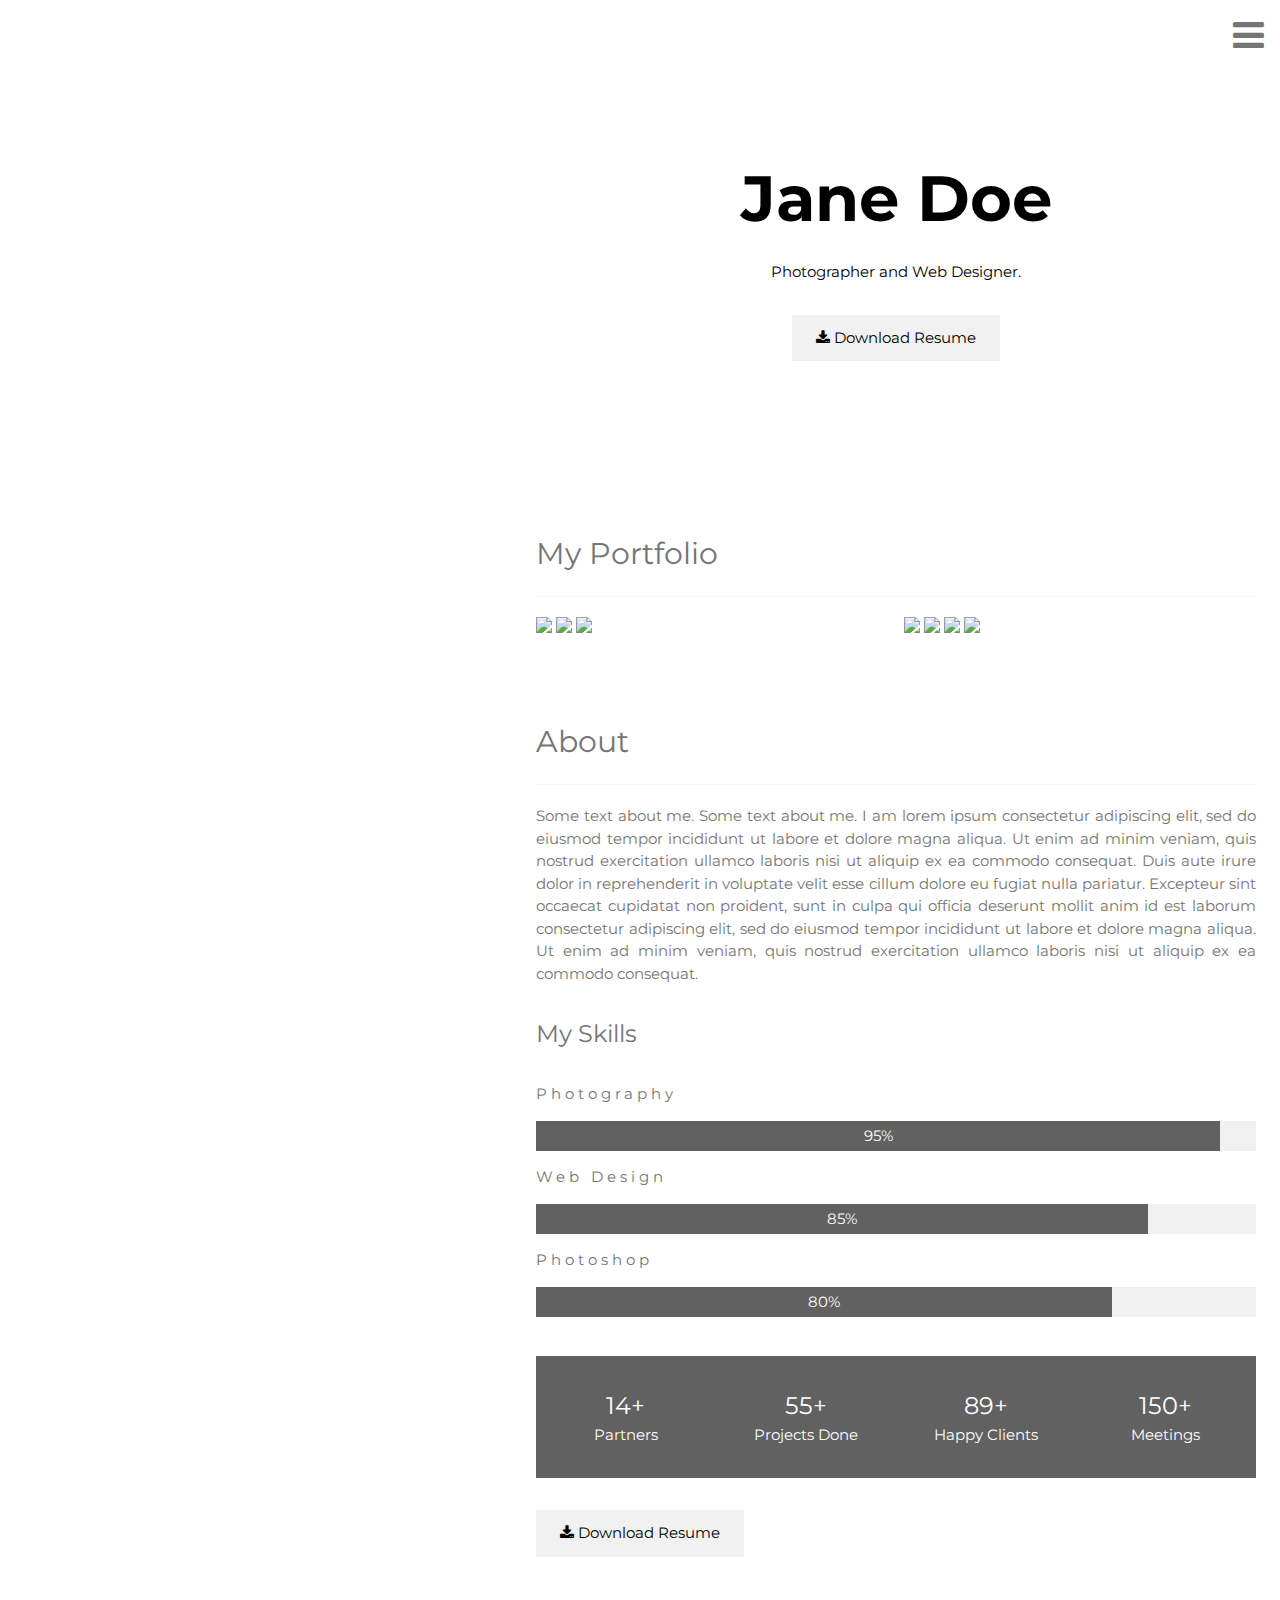
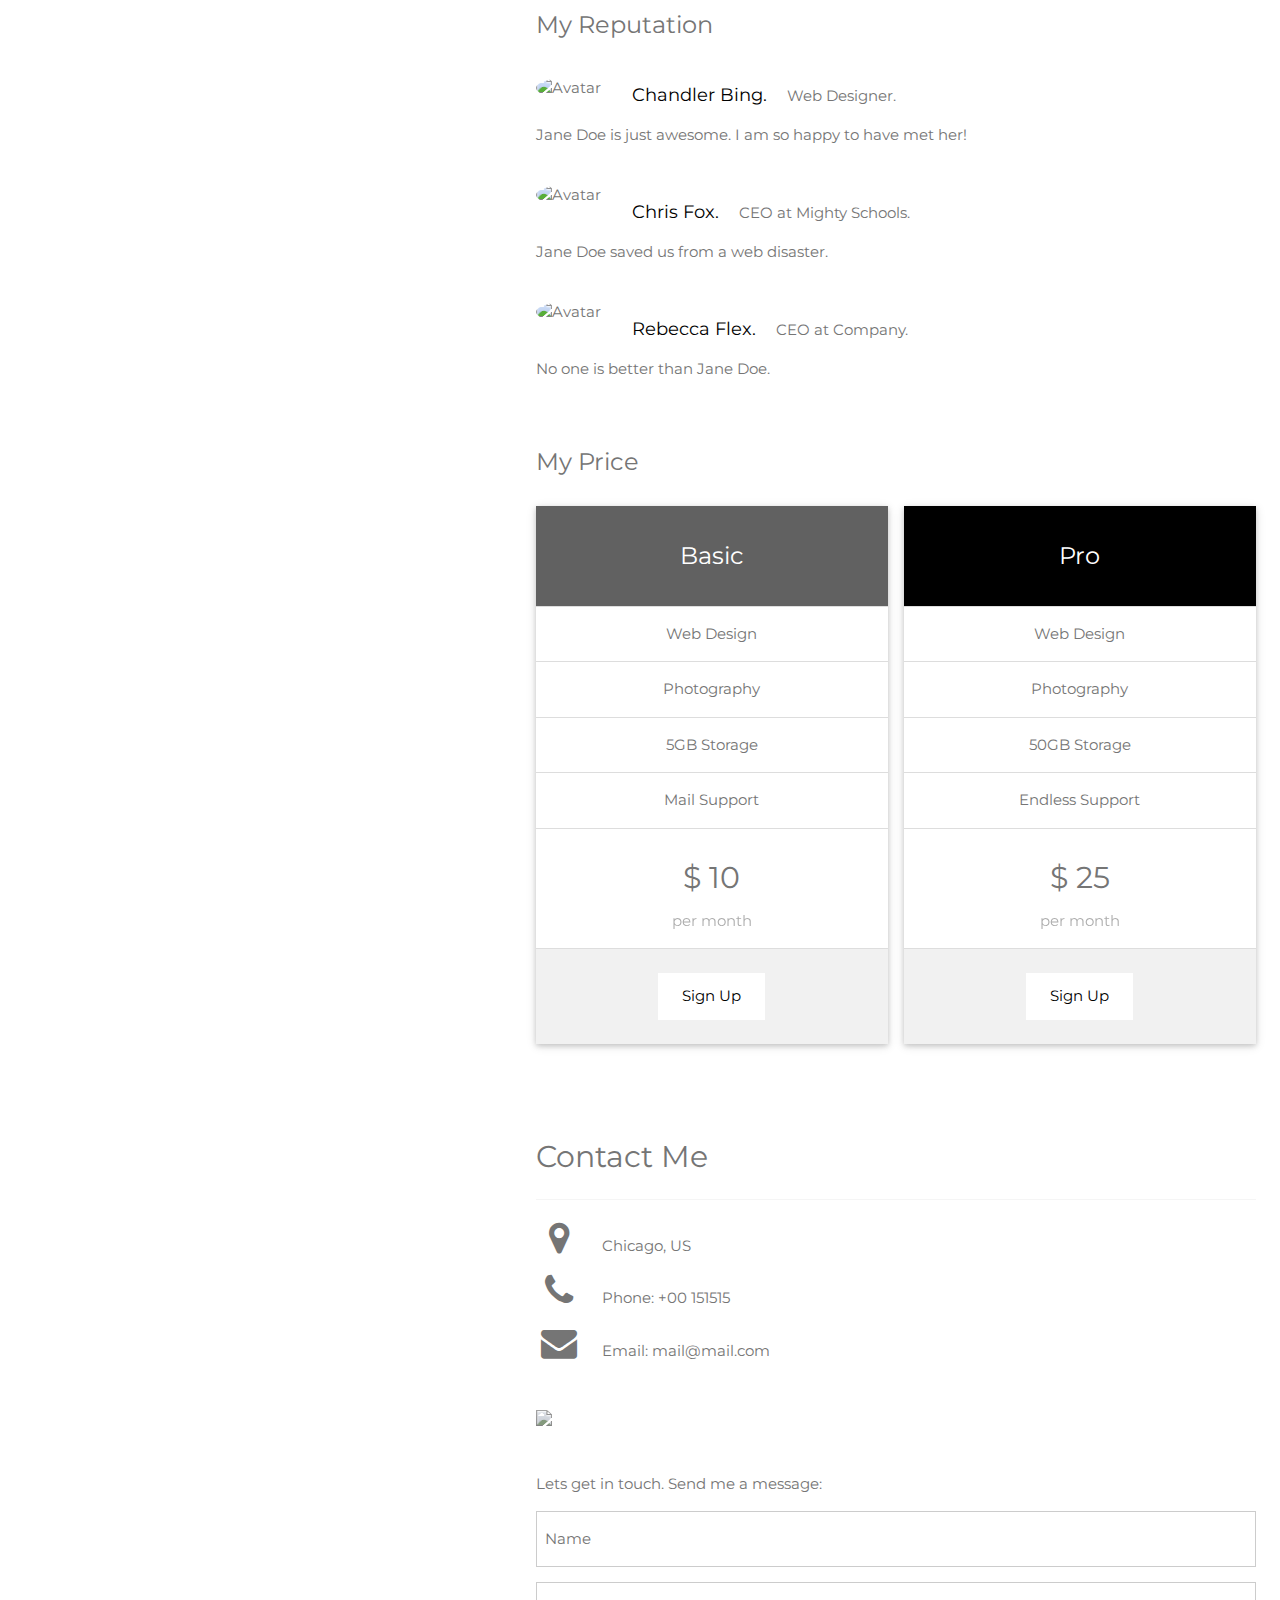
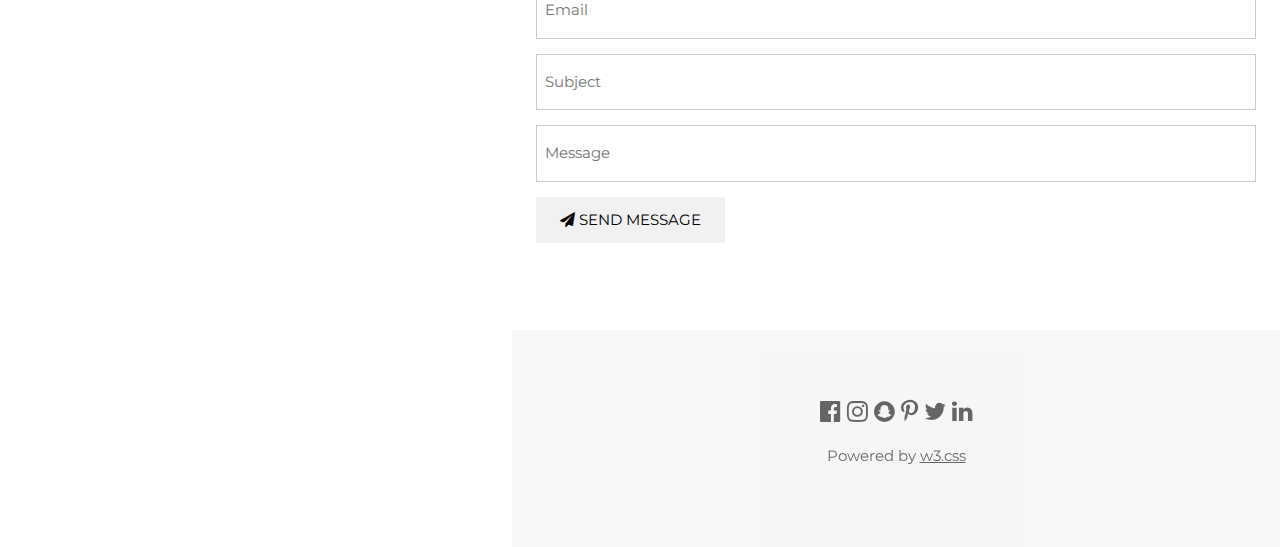
==== index.html @ ed55a00b "saved two files" ====
<!DOCTYPE html>
<html>
<title>W3.CSS Template</title>
<meta charset="UTF-8">
<meta name="viewport" content="width=device-width, initial-scale=1">
<link rel="stylesheet" href="https://www.w3schools.com/w3css/4/w3.css">
<link rel="stylesheet" href="https://fonts.googleapis.com/css?family=Montserrat">
<link rel="stylesheet" href="https://cdnjs.cloudflare.com/ajax/libs/font-awesome/4.7.0/css/font-awesome.min.css">
<style>
body, h1,h2,h3,h4,h5,h6 {font-family: "Montserrat", sans-serif}
.w3-row-padding img {margin-bottom: 12px}
.bgimg {
    background-position: center;
    background-repeat: no-repeat;
    background-size: cover;
    background-image: url('/w3images/profile_girl.jpg');
    min-height: 100%;
}
</style>
<body>

<!-- Sidebar with image -->
<nav class="w3-sidebar w3-hide-medium w3-hide-small" style="width:40%">
  <div class="bgimg"></div>
</nav>

<!-- Hidden Sidebar (reveals when clicked on menu icon)-->
<nav class="w3-sidebar w3-black w3-animate-right w3-xxlarge" style="display:none;padding-top:150px;right:0;z-index:2" id="mySidebar">
  <a href="javascript:void(0)" onclick="closeNav()" class="w3-button w3-black w3-xxxlarge w3-display-topright" style="padding:0 12px;">
    <i class="fa fa-remove"></i>
  </a>
  <div class="w3-bar-block w3-center">
    <a href="#" class="w3-bar-item w3-button w3-text-grey w3-hover-black" onclick="closeNav()">Home</a>
    <a href="#portfolio" class="w3-bar-item w3-button w3-text-grey w3-hover-black" onclick="closeNav()">Portfolio</a>
    <a href="#about" class="w3-bar-item w3-button w3-text-grey w3-hover-black" onclick="closeNav()">About</a>
    <a href="#contact" class="w3-bar-item w3-button w3-text-grey w3-hover-black" onclick="closeNav()">Contact</a>
  </div>
</nav>

<!-- Page Content -->
<div class="w3-main w3-padding-large" style="margin-left:40%">

  <!-- Menu icon to open sidebar -->
  <span class="w3-button w3-top w3-white w3-xxlarge w3-text-grey w3-hover-text-black" style="width:auto;right:0;" onclick="openNav()"><i class="fa fa-bars"></i></span>

  <!-- Header -->
  <header class="w3-container w3-center" style="padding:128px 16px" id="home">
    <h1 class="w3-jumbo"><b>Jane Doe</b></h1>
    <p>Photographer and Web Designer.</p>
    <img src="/w3images/profile_girl.jpg" class="w3-image w3-hide-large w3-hide-small w3-round" style="display:block;width:60%;margin:auto;">
    <img src="/w3images/profile_girl.jpg" class="w3-image w3-hide-large w3-hide-medium w3-round" width="1000" height="1333">
    <button class="w3-button w3-light-grey w3-padding-large w3-margin-top">
      <i class="fa fa-download"></i> Download Resume
    </button>
  </header>

  <!-- Portfolio Section -->
  <div class="w3-padding-32 w3-content" id="portfolio">
    <h2 class="w3-text-grey">My Portfolio</h2>
    <hr class="w3-opacity">

    <!-- Grid for photos -->
    <div class="w3-row-padding" style="margin:0 -16px">
      <div class="w3-half">
        <img src="/w3images/wedding.jpg" style="width:100%">
        <img src="/w3images/rocks.jpg" style="width:100%">
        <img src="/w3images/sailboat.jpg" style="width:100%">
      </div>

      <div class="w3-half">
        <img src="/w3images/underwater.jpg" style="width:100%">
        <img src="/w3images/chef.jpg" style="width:100%">
        <img src="/w3images/wedding.jpg" style="width:100%">
        <img src="/w3images/p6.jpg" style="width:100%">
      </div>
    <!-- End photo grid -->
    </div>
  <!-- End Portfolio Section -->
  </div>

  <!-- About Section -->
  <div class="w3-content w3-justify w3-text-grey w3-padding-32" id="about">
    <h2>About</h2>
    <hr class="w3-opacity">
    <p>Some text about me. Some text about me. I am lorem ipsum consectetur adipiscing elit, sed do eiusmod tempor incididunt ut labore et dolore magna aliqua. Ut enim ad minim veniam, quis nostrud exercitation ullamco laboris nisi ut aliquip ex ea commodo
      consequat. Duis aute irure dolor in reprehenderit in voluptate velit esse cillum dolore eu fugiat nulla pariatur. Excepteur sint occaecat cupidatat non proident, sunt in culpa qui officia deserunt mollit anim id est laborum consectetur adipiscing
      elit, sed do eiusmod tempor incididunt ut labore et dolore magna aliqua. Ut enim ad minim veniam, quis nostrud exercitation ullamco laboris nisi ut aliquip ex ea commodo consequat.
    </p>
    <h3 class="w3-padding-16">My Skills</h3>
    <p class="w3-wide">Photography</p>
    <div class="w3-light-grey">
      <div class="w3-container w3-center w3-padding-small w3-dark-grey" style="width:95%">95%</div>
    </div>
    <p class="w3-wide">Web Design</p>
    <div class="w3-light-grey">
      <div class="w3-container w3-center w3-padding-small w3-dark-grey" style="width:85%">85%</div>
    </div>
    <p class="w3-wide">Photoshop</p>
    <div class="w3-light-grey">
      <div class="w3-container w3-center w3-padding-small w3-dark-grey" style="width:80%">80%</div>
    </div><br>

    <div class="w3-row w3-center w3-dark-grey w3-padding-16 w3-section">
      <div class="w3-quarter w3-section">
        <span class="w3-xlarge">14+</span><br>
        Partners
      </div>
      <div class="w3-quarter w3-section">
        <span class="w3-xlarge">55+</span><br>
        Projects Done
      </div>
      <div class="w3-quarter w3-section">
        <span class="w3-xlarge">89+</span><br>
        Happy Clients
      </div>
      <div class="w3-quarter w3-section">
        <span class="w3-xlarge">150+</span><br>
        Meetings
      </div>
    </div>

    <button class="w3-button w3-light-grey w3-padding-large w3-section">
      <i class="fa fa-download"></i> Download Resume
    </button>

    <!-- Testimonials -->
    <h3 class="w3-padding-24">My Reputation</h3>
    <img src="/w3images/avatar_smoke.jpg" alt="Avatar" class="w3-left w3-circle w3-margin-right" style="width:80px">
    <p><span class="w3-large w3-text-black w3-margin-right">Chandler Bing.</span> Web Designer.</p>
    <p>Jane Doe is just awesome. I am so happy to have met her!</p><br>

    <img src="/w3images/bandmember.jpg" alt="Avatar" class="w3-left w3-circle w3-margin-right" style="width:80px">
    <p><span class="w3-large w3-text-black w3-margin-right">Chris Fox.</span> CEO at Mighty Schools.</p>
    <p>Jane Doe saved us from a web disaster.</p><br>

    <img src="/w3images/avatar_g2.jpg" alt="Avatar" class="w3-left w3-circle w3-margin-right" style="width:80px">
    <p><span class="w3-large w3-text-black w3-margin-right">Rebecca Flex.</span> CEO at Company.</p>
    <p>No one is better than Jane Doe.</p><br>

    <!-- Grid for pricing tables -->
    <h3 class="w3-padding-16">My Price</h3>
    <div class="w3-row-padding" style="margin:0 -16px">
      <div class="w3-half w3-margin-bottom">
        <ul class="w3-ul w3-center w3-card w3-hover-shadow">
          <li class="w3-dark-grey w3-xlarge w3-padding-32">Basic</li>
          <li class="w3-padding-16">Web Design</li>
          <li class="w3-padding-16">Photography</li>
          <li class="w3-padding-16">5GB Storage</li>
          <li class="w3-padding-16">Mail Support</li>
          <li class="w3-padding-16">
            <h2>$ 10</h2>
            <span class="w3-opacity">per month</span>
          </li>
          <li class="w3-light-grey w3-padding-24">
            <button class="w3-button w3-white w3-padding-large w3-hover-black">Sign Up</button>
          </li>
        </ul>
      </div>

      <div class="w3-half">
        <ul class="w3-ul w3-center w3-card w3-hover-shadow">
          <li class="w3-black w3-xlarge w3-padding-32">Pro</li>
          <li class="w3-padding-16">Web Design</li>
          <li class="w3-padding-16">Photography</li>
          <li class="w3-padding-16">50GB Storage</li>
          <li class="w3-padding-16">Endless Support</li>
          <li class="w3-padding-16">
            <h2>$ 25</h2>
            <span class="w3-opacity">per month</span>
          </li>
          <li class="w3-light-grey w3-padding-24">
            <button class="w3-button w3-white w3-padding-large w3-hover-black">Sign Up</button>
          </li>
        </ul>
      </div>
    <!-- End Grid/Pricing tables -->
    </div>

  <!-- End About Section -->
  </div>

  <!-- Contact Section -->
  <div class="w3-padding-32 w3-content w3-text-grey" id="contact" style="margin-bottom:64px">
    <h2>Contact Me</h2>
    <hr class="w3-opacity">

    <div class="w3-section">
      <p><i class="fa fa-map-marker fa-fw w3-xxlarge w3-margin-right"></i> Chicago, US</p>
      <p><i class="fa fa-phone fa-fw w3-xxlarge w3-margin-right"></i> Phone: +00 151515</p>
      <p><i class="fa fa-envelope fa-fw w3-xxlarge w3-margin-right"> </i> Email: mail@mail.com</p>
    </div>

    <!-- Image of location/map -->
    <img src="/w3images/map.jpg" class="w3-image w3-greyscale" style="width:100%;margin:32px 0">

    <p>Lets get in touch. Send me a message:</p>
    <form action="/action_page.php" target="_blank">
      <p><input class="w3-input w3-padding-16 w3-border" type="text" placeholder="Name" required name="Name"></p>
      <p><input class="w3-input w3-padding-16 w3-border" type="text" placeholder="Email" required name="Email"></p>
      <p><input class="w3-input w3-padding-16 w3-border" type="text" placeholder="Subject" required name="Subject"></p>
      <p><input class="w3-input w3-padding-16 w3-border" type="text" placeholder="Message" required name="Message"></p>
      <p>
        <button class="w3-button w3-light-grey w3-padding-large" type="submit">
          <i class="fa fa-paper-plane"></i> SEND MESSAGE
        </button>
      </p>
    </form>
  <!-- End Contact Section -->
  </div>

  <!-- Footer -->
  <footer class="w3-container w3-padding-64 w3-light-grey w3-center w3-opacity w3-xlarge" style="margin:-24px">
    <i class="fa fa-facebook-official w3-hover-opacity"></i>
    <i class="fa fa-instagram w3-hover-opacity"></i>
    <i class="fa fa-snapchat w3-hover-opacity"></i>
    <i class="fa fa-pinterest-p w3-hover-opacity"></i>
    <i class="fa fa-twitter w3-hover-opacity"></i>
    <i class="fa fa-linkedin w3-hover-opacity"></i>
    <p class="w3-medium">Powered by <a href="https://www.w3schools.com/w3css/default.asp" target="_blank" class="w3-hover-text-green">w3.css</a></p>
  <!-- End footer -->
  </footer>

<!-- END PAGE CONTENT -->
</div>

<script>
// Open and close sidebar
function openNav() {
    document.getElementById("mySidebar").style.width = "60%";
    document.getElementById("mySidebar").style.display = "block";
}

function closeNav() {
    document.getElementById("mySidebar").style.display = "none";
}
</script>

</body>
</html>
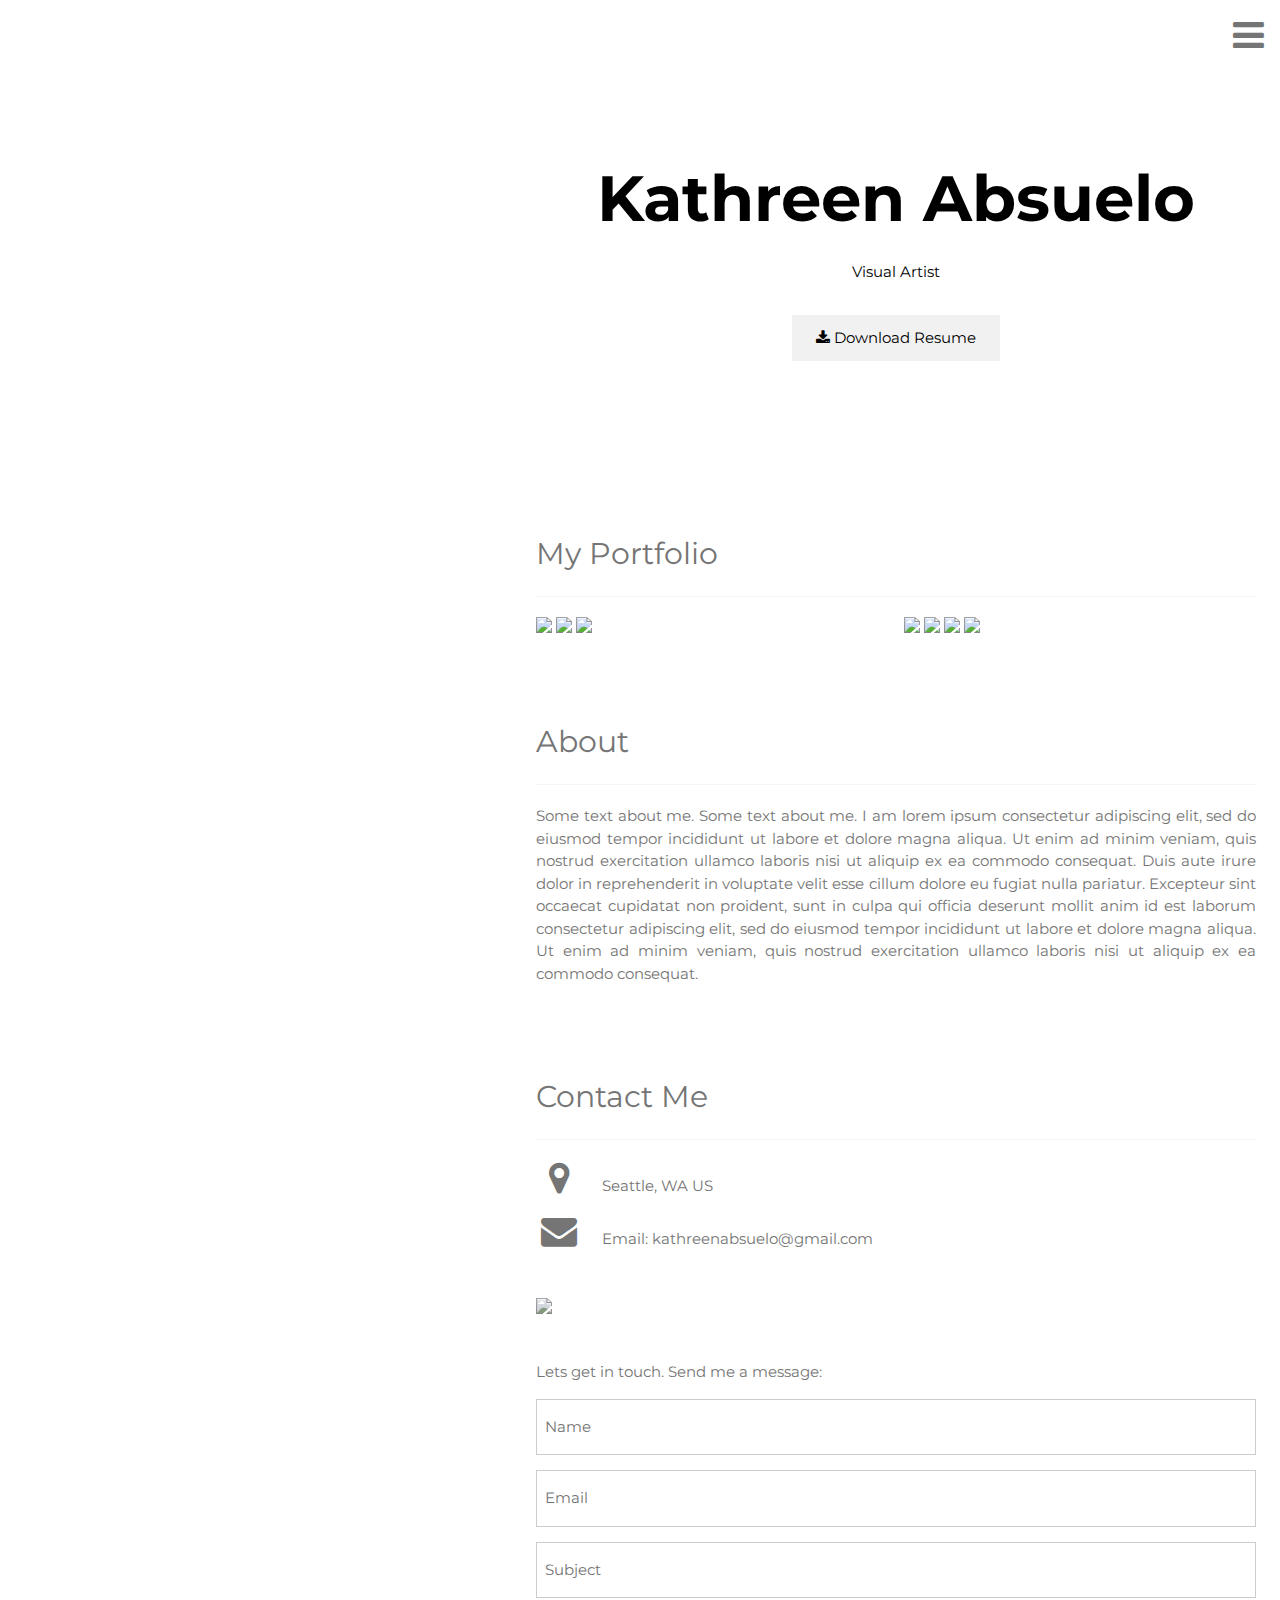
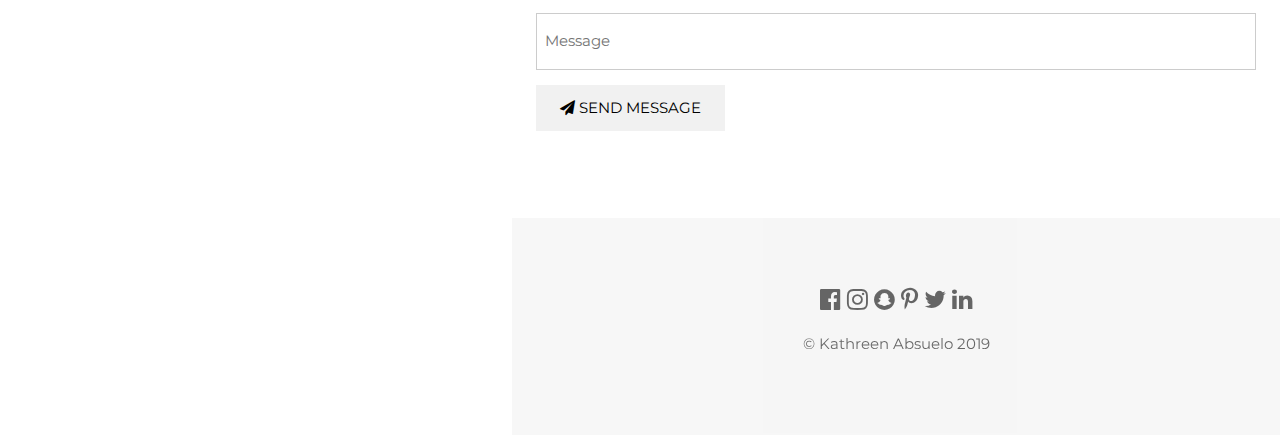
==== commit 58555d4b: "personalized some content" ====
--- a/index.html
+++ b/index.html
@@ -45,8 +45,8 @@
 
   <!-- Header -->
   <header class="w3-container w3-center" style="padding:128px 16px" id="home">
-    <h1 class="w3-jumbo"><b>Jane Doe</b></h1>
-    <p>Photographer and Web Designer.</p>
+    <h1 class="w3-jumbo"><b>Kathreen Absuelo</b></h1>
+    <p>Visual Artist</p>
     <img src="/w3images/profile_girl.jpg" class="w3-image w3-hide-large w3-hide-small w3-round" style="display:block;width:60%;margin:auto;">
     <img src="/w3images/profile_girl.jpg" class="w3-image w3-hide-large w3-hide-medium w3-round" width="1000" height="1333">
     <button class="w3-button w3-light-grey w3-padding-large w3-margin-top">
@@ -86,95 +86,6 @@
       consequat. Duis aute irure dolor in reprehenderit in voluptate velit esse cillum dolore eu fugiat nulla pariatur. Excepteur sint occaecat cupidatat non proident, sunt in culpa qui officia deserunt mollit anim id est laborum consectetur adipiscing
       elit, sed do eiusmod tempor incididunt ut labore et dolore magna aliqua. Ut enim ad minim veniam, quis nostrud exercitation ullamco laboris nisi ut aliquip ex ea commodo consequat.
     </p>
-    <h3 class="w3-padding-16">My Skills</h3>
-    <p class="w3-wide">Photography</p>
-    <div class="w3-light-grey">
-      <div class="w3-container w3-center w3-padding-small w3-dark-grey" style="width:95%">95%</div>
-    </div>
-    <p class="w3-wide">Web Design</p>
-    <div class="w3-light-grey">
-      <div class="w3-container w3-center w3-padding-small w3-dark-grey" style="width:85%">85%</div>
-    </div>
-    <p class="w3-wide">Photoshop</p>
-    <div class="w3-light-grey">
-      <div class="w3-container w3-center w3-padding-small w3-dark-grey" style="width:80%">80%</div>
-    </div><br>
-
-    <div class="w3-row w3-center w3-dark-grey w3-padding-16 w3-section">
-      <div class="w3-quarter w3-section">
-        <span class="w3-xlarge">14+</span><br>
-        Partners
-      </div>
-      <div class="w3-quarter w3-section">
-        <span class="w3-xlarge">55+</span><br>
-        Projects Done
-      </div>
-      <div class="w3-quarter w3-section">
-        <span class="w3-xlarge">89+</span><br>
-        Happy Clients
-      </div>
-      <div class="w3-quarter w3-section">
-        <span class="w3-xlarge">150+</span><br>
-        Meetings
-      </div>
-    </div>
-
-    <button class="w3-button w3-light-grey w3-padding-large w3-section">
-      <i class="fa fa-download"></i> Download Resume
-    </button>
-
-    <!-- Testimonials -->
-    <h3 class="w3-padding-24">My Reputation</h3>
-    <img src="/w3images/avatar_smoke.jpg" alt="Avatar" class="w3-left w3-circle w3-margin-right" style="width:80px">
-    <p><span class="w3-large w3-text-black w3-margin-right">Chandler Bing.</span> Web Designer.</p>
-    <p>Jane Doe is just awesome. I am so happy to have met her!</p><br>
-
-    <img src="/w3images/bandmember.jpg" alt="Avatar" class="w3-left w3-circle w3-margin-right" style="width:80px">
-    <p><span class="w3-large w3-text-black w3-margin-right">Chris Fox.</span> CEO at Mighty Schools.</p>
-    <p>Jane Doe saved us from a web disaster.</p><br>
-
-    <img src="/w3images/avatar_g2.jpg" alt="Avatar" class="w3-left w3-circle w3-margin-right" style="width:80px">
-    <p><span class="w3-large w3-text-black w3-margin-right">Rebecca Flex.</span> CEO at Company.</p>
-    <p>No one is better than Jane Doe.</p><br>
-
-    <!-- Grid for pricing tables -->
-    <h3 class="w3-padding-16">My Price</h3>
-    <div class="w3-row-padding" style="margin:0 -16px">
-      <div class="w3-half w3-margin-bottom">
-        <ul class="w3-ul w3-center w3-card w3-hover-shadow">
-          <li class="w3-dark-grey w3-xlarge w3-padding-32">Basic</li>
-          <li class="w3-padding-16">Web Design</li>
-          <li class="w3-padding-16">Photography</li>
-          <li class="w3-padding-16">5GB Storage</li>
-          <li class="w3-padding-16">Mail Support</li>
-          <li class="w3-padding-16">
-            <h2>$ 10</h2>
-            <span class="w3-opacity">per month</span>
-          </li>
-          <li class="w3-light-grey w3-padding-24">
-            <button class="w3-button w3-white w3-padding-large w3-hover-black">Sign Up</button>
-          </li>
-        </ul>
-      </div>
-
-      <div class="w3-half">
-        <ul class="w3-ul w3-center w3-card w3-hover-shadow">
-          <li class="w3-black w3-xlarge w3-padding-32">Pro</li>
-          <li class="w3-padding-16">Web Design</li>
-          <li class="w3-padding-16">Photography</li>
-          <li class="w3-padding-16">50GB Storage</li>
-          <li class="w3-padding-16">Endless Support</li>
-          <li class="w3-padding-16">
-            <h2>$ 25</h2>
-            <span class="w3-opacity">per month</span>
-          </li>
-          <li class="w3-light-grey w3-padding-24">
-            <button class="w3-button w3-white w3-padding-large w3-hover-black">Sign Up</button>
-          </li>
-        </ul>
-      </div>
-    <!-- End Grid/Pricing tables -->
-    </div>
 
   <!-- End About Section -->
   </div>
@@ -185,9 +96,9 @@
     <hr class="w3-opacity">
 
     <div class="w3-section">
-      <p><i class="fa fa-map-marker fa-fw w3-xxlarge w3-margin-right"></i> Chicago, US</p>
-      <p><i class="fa fa-phone fa-fw w3-xxlarge w3-margin-right"></i> Phone: +00 151515</p>
-      <p><i class="fa fa-envelope fa-fw w3-xxlarge w3-margin-right"> </i> Email: mail@mail.com</p>
+      <p><i class="fa fa-map-marker fa-fw w3-xxlarge w3-margin-right"></i> Seattle, WA US</p>
+      <!-- <p><i class="fa fa-phone fa-fw w3-xxlarge w3-margin-right"></i> Phone: +00 151515</p> -->
+      <p><i class="fa fa-envelope fa-fw w3-xxlarge w3-margin-right"> </i> Email: kathreenabsuelo@gmail.com</p>
     </div>
 
     <!-- Image of location/map -->
@@ -216,7 +127,7 @@
     <i class="fa fa-pinterest-p w3-hover-opacity"></i>
     <i class="fa fa-twitter w3-hover-opacity"></i>
     <i class="fa fa-linkedin w3-hover-opacity"></i>
-    <p class="w3-medium">Powered by <a href="https://www.w3schools.com/w3css/default.asp" target="_blank" class="w3-hover-text-green">w3.css</a></p>
+    <p class="w3-medium">© Kathreen Absuelo 2019</a></p>
   <!-- End footer -->
   </footer>
 
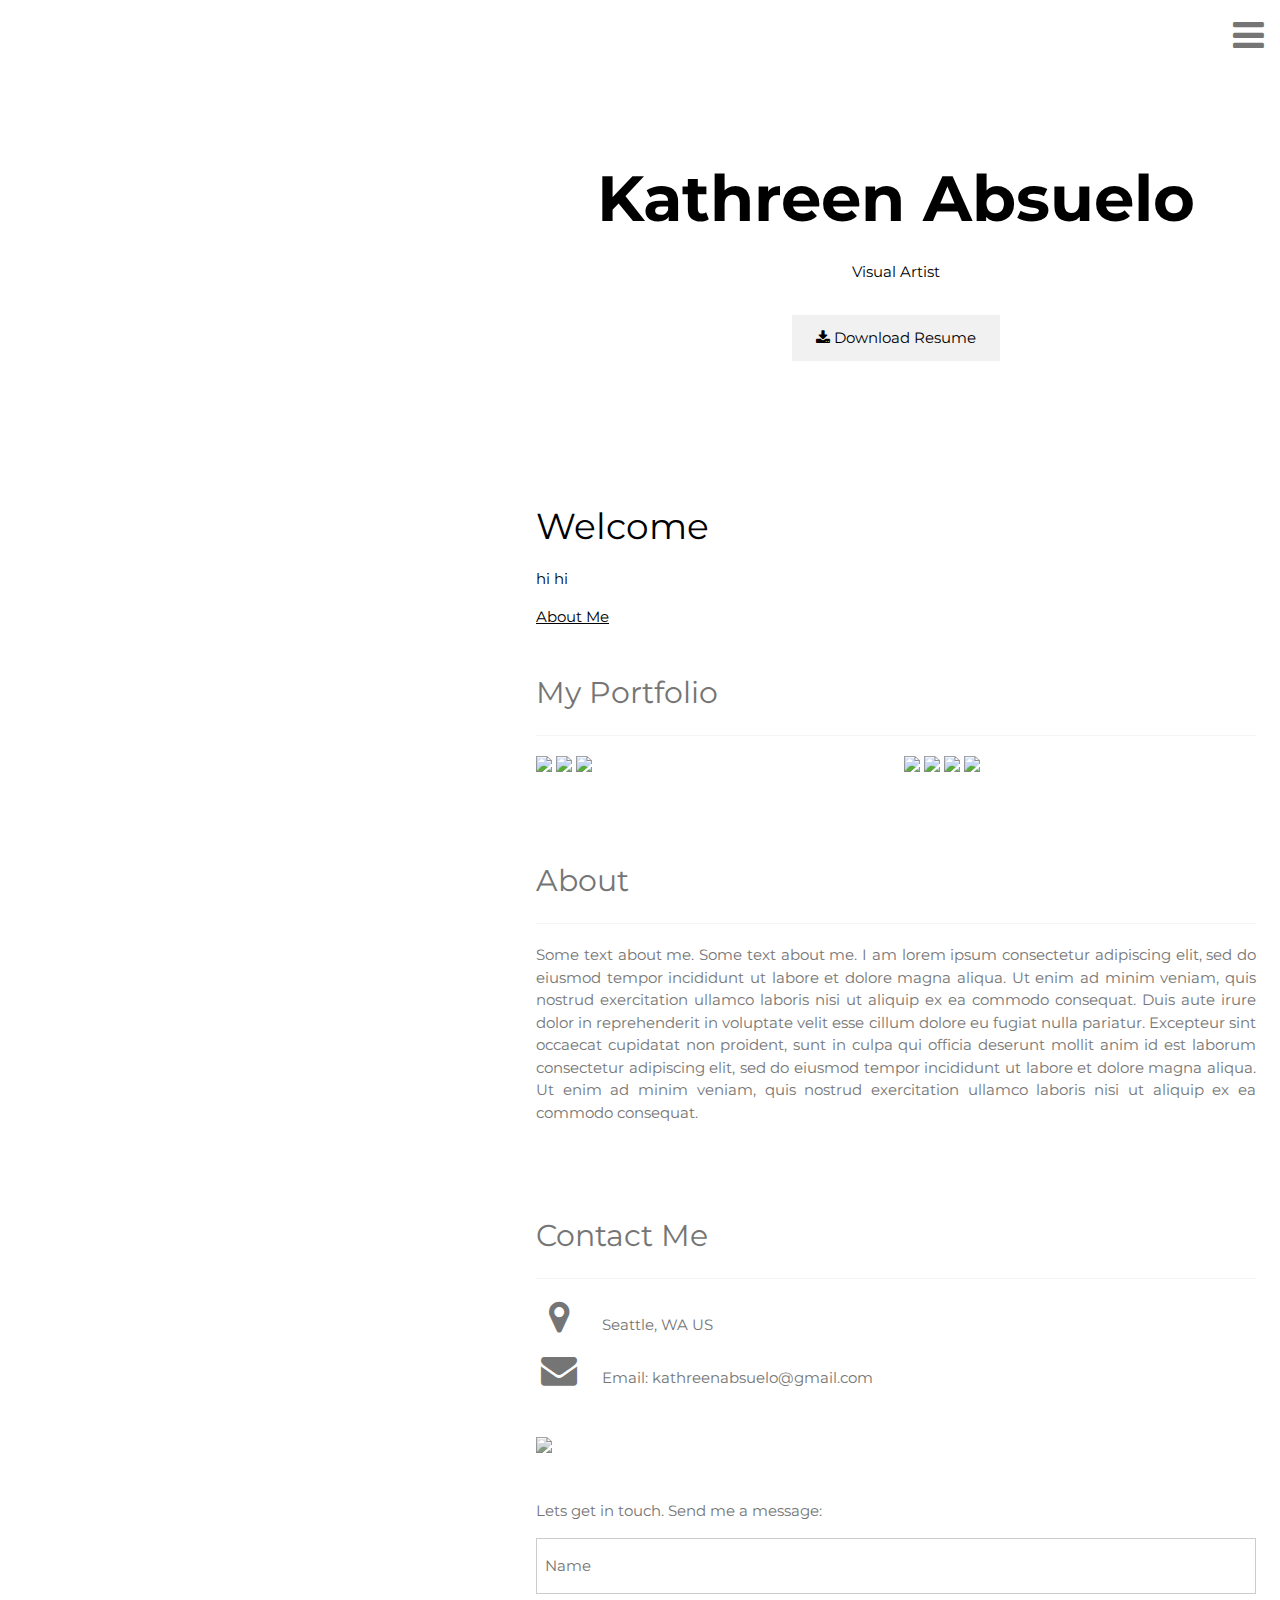
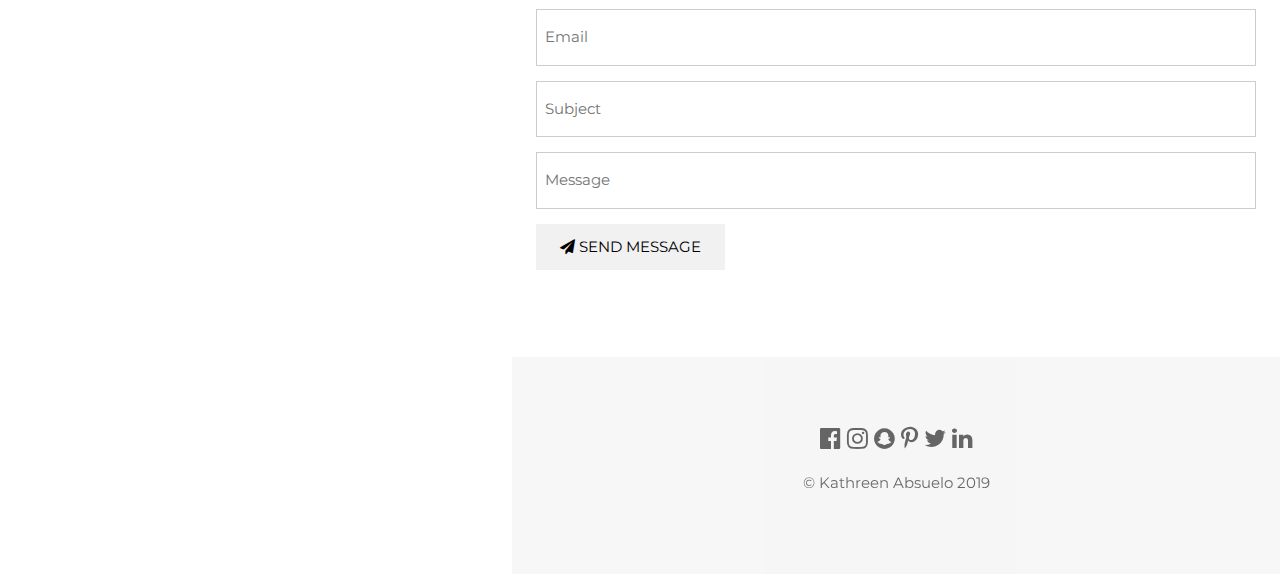
==== commit 8626c1ad: "created a new page called About Me" ====
--- a/index.html
+++ b/index.html
@@ -53,6 +53,13 @@
       <i class="fa fa-download"></i> Download Resume
     </button>
   </header>
+
+  <!-- Page Two Testing -->
+  <body>
+        <h1> Welcome </h1>
+        <p> hi hi </p>
+        <a href="pages/aboutme.html" target="_self">About Me</a>
+      </body>
 
   <!-- Portfolio Section -->
   <div class="w3-padding-32 w3-content" id="portfolio">
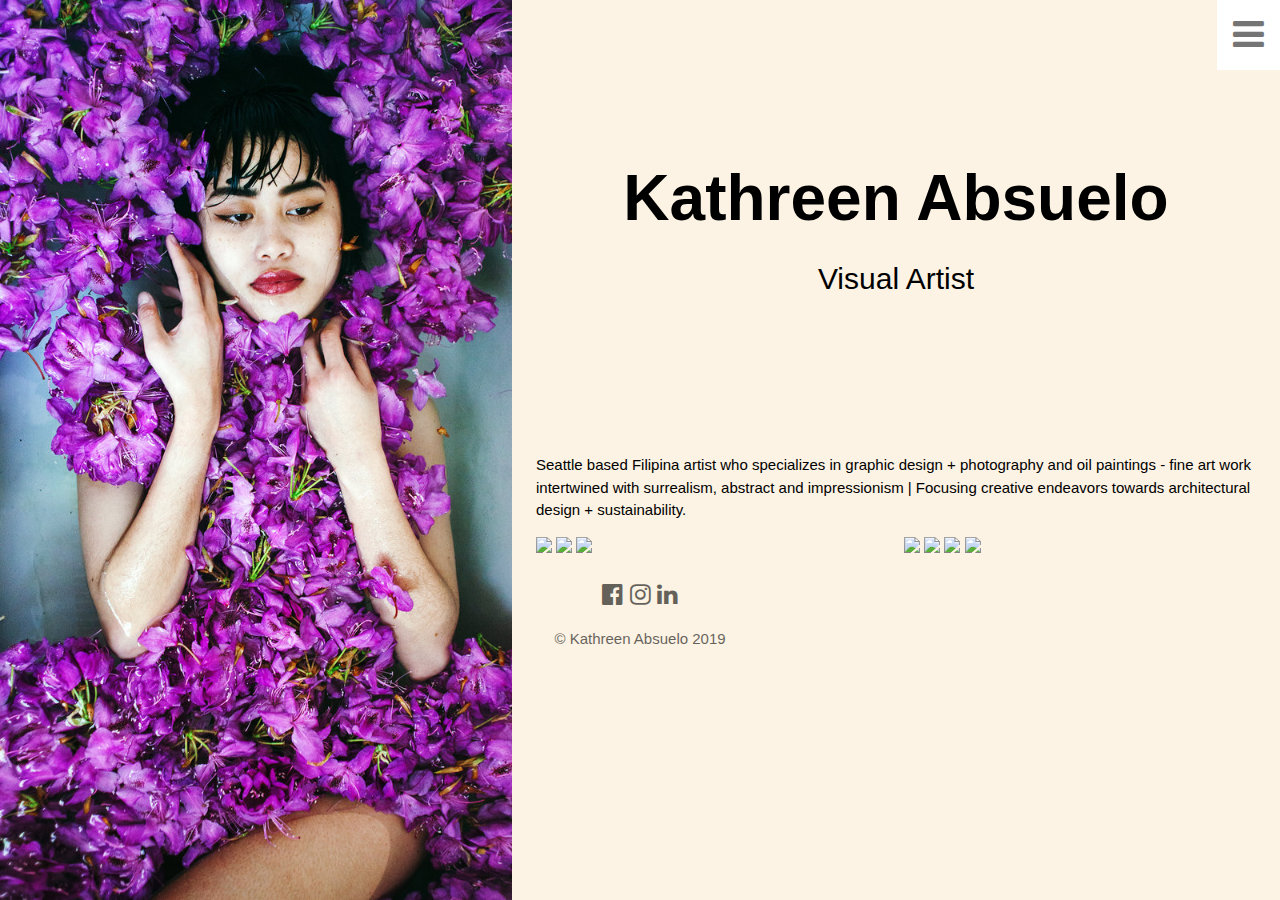
==== commit bd407740: "Very productive day" ====
--- a/index.html
+++ b/index.html
@@ -1,21 +1,17 @@
 <!DOCTYPE html>
 <html>
-<title>W3.CSS Template</title>
-<meta charset="UTF-8">
-<meta name="viewport" content="width=device-width, initial-scale=1">
-<link rel="stylesheet" href="https://www.w3schools.com/w3css/4/w3.css">
-<link rel="stylesheet" href="https://fonts.googleapis.com/css?family=Montserrat">
-<link rel="stylesheet" href="https://cdnjs.cloudflare.com/ajax/libs/font-awesome/4.7.0/css/font-awesome.min.css">
+<head>
+  <title>First Template</title>
+  <meta charset="UTF-8">
+  <meta name="viewport" content="width=device-width, initial-scale=1">
+  <link rel="stylesheet" href="https://www.w3schools.com/w3css/4/w3.css">
+    <link rel="stylesheet" href="style/style.css">
+  <link rel="stylesheet" href="https://fonts.googleapis.com/css?family=Montserrat">
+  <link rel="stylesheet" href="https://cdnjs.cloudflare.com/ajax/libs/font-awesome/4.7.0/css/font-awesome.min.css">
+    <link rel="stylesheet" href="style/style.css">
+</head>
 <style>
-body, h1,h2,h3,h4,h5,h6 {font-family: "Montserrat", sans-serif}
-.w3-row-padding img {margin-bottom: 12px}
-.bgimg {
-    background-position: center;
-    background-repeat: no-repeat;
-    background-size: cover;
-    background-image: url('/w3images/profile_girl.jpg');
-    min-height: 100%;
-}
+A {text-decoration: none;}
 </style>
 <body>
 
@@ -25,15 +21,16 @@
 </nav>
 
 <!-- Hidden Sidebar (reveals when clicked on menu icon)-->
-<nav class="w3-sidebar w3-black w3-animate-right w3-xxlarge" style="display:none;padding-top:150px;right:0;z-index:2" id="mySidebar">
-  <a href="javascript:void(0)" onclick="closeNav()" class="w3-button w3-black w3-xxxlarge w3-display-topright" style="padding:0 12px;">
+<nav class="w3-sidebar w3-white w3-animate-right w3-xxlarge" style="display:none;padding-top:150px;right:0;z-index:2" id="mySidebar">
+  <a href="javascript:void(0)" onclick="closeNav()" class="w3-button w3-white w3-xxxlarge w3-display-topright" style="padding:0 12px;">
     <i class="fa fa-remove"></i>
   </a>
   <div class="w3-bar-block w3-center">
-    <a href="#" class="w3-bar-item w3-button w3-text-grey w3-hover-black" onclick="closeNav()">Home</a>
-    <a href="#portfolio" class="w3-bar-item w3-button w3-text-grey w3-hover-black" onclick="closeNav()">Portfolio</a>
-    <a href="#about" class="w3-bar-item w3-button w3-text-grey w3-hover-black" onclick="closeNav()">About</a>
-    <a href="#contact" class="w3-bar-item w3-button w3-text-grey w3-hover-black" onclick="closeNav()">Contact</a>
+    <a href="#" class="w3-bar-item w3-button w3-text-grey w3-hover-white" onclick="closeNav()">Home</a>
+    <a href="pages/aboutme.html" class="w3-bar-item w3-button w3-text-grey w3-hover-white" onclick="closeNav()">About</a>
+    <a href="pages/portfolio.html" class="w3-bar-item w3-button w3-text-grey w3-hover-white" onclick="closeNav()">Portfolio</a>
+    <a href="pages/exhibitions.html" class="w3-bar-item w3-button w3-text-grey w3-hover-white" onclick="closeNav()">Exhibitions</a>
+    <a href="pages/contact.html" class="w3-bar-item w3-button w3-text-grey w3-hover-white" onclick="closeNav()">Contact</a>
   </div>
 </nav>
 
@@ -46,39 +43,54 @@
   <!-- Header -->
   <header class="w3-container w3-center" style="padding:128px 16px" id="home">
     <h1 class="w3-jumbo"><b>Kathreen Absuelo</b></h1>
-    <p>Visual Artist</p>
-    <img src="/w3images/profile_girl.jpg" class="w3-image w3-hide-large w3-hide-small w3-round" style="display:block;width:60%;margin:auto;">
-    <img src="/w3images/profile_girl.jpg" class="w3-image w3-hide-large w3-hide-medium w3-round" width="1000" height="1333">
-    <button class="w3-button w3-light-grey w3-padding-large w3-margin-top">
-      <i class="fa fa-download"></i> Download Resume
-    </button>
-  </header>
+    <h2>Visual Artist</h2>
 
+<!-- <div class="design-element element-size-box user-selectable-element clickable-element has-popup video-player is-section-child" id="id1532212513594" data-element-id="id1532212513594" style="center: 50%; top: 37px; margin-center:px; 0z-index: 7;">
+<div class="element-main-box design-element-main-box user-selectable-element clickable-element has-popup video-player" data-element-id="id1532212513594" style="z-index: 7;">
+  <div class="element-background-layer element-border-target design-element-background-layer user-selectable-element clickable-element has-popup video-player" data-element-id="id1532212513594">
+  </div><div class="element-background-image design-element-background-image state-displayed image-box-new optimize-speed state-image-loaded">
+  <div class="image-box-image-wrapper horizontal-center vertical-center stretchedToFill non-tile-layout use-image-element" style="width: 960px; height: 478px;">
+    <div class="image-box-background-image" style="background-image: url(&quot;https://i.ytimg.com/vi/SNt8syFGD6U/maxresdefault.jpg&quot;);"></div><img class="image-box-image-new" src="https://i.ytimg.com/vi/SNt8syFGD6U/maxresdefault.jpg" width="960" height="720" style="width: 960px; height: 720px; margin-top: -121px; margin-left: 0px;">
+</div>
+</div>
+<div class="element-border-box element-border-target element-padding-box design-element-border-box user-selectable-element clickable-element has-popup video-player" data-element-id="id1532212513594" style="border-color: rgb(255, 255, 255); border-style: solid;">
+  <div class="element-content-box design-element-content-box user-selectable-element clickable-element has-popup video-player" data-element-id="id1532212513594">
+  <div class="content-container content-container-type element-size-box element-size-target user-selectable-element clickable-element has-popup video-player" data-element-id="id1532212513594" style="width: 960px; min-height: 477px;"><div class="video-icon-holder content-centered absolute-fill vertically-center-children state-displayed">
+    <span><span class="icon-holder block">
+      <span class="icon image-sprite-video-play-button inline-block">
+      </span></span></span>
+    </div>
+    <div class="video-player-holder absolute-fill element-content state-hidden">
+    </div></div></div></div></div></div> -->
+    </header>
+  <!-- Body Description? -->
+  <p>Seattle based Filipina artist who specializes in graphic design + photography and oil paintings - fine art work intertwined with surrealism, abstract and impressionism | Focusing creative endeavors towards architectural design + sustainability.
+  </p>
   <!-- Page Two Testing -->
   <body>
-        <h1> Welcome </h1>
-        <p> hi hi </p>
-        <a href="pages/aboutme.html" target="_self">About Me</a>
+        <!-- <h1> Welcome </h1>
+        <p> hi hi </p> -->
+        <!-- <a href="pages/aboutme.html" target="_self">About Me</a> -->
       </body>
 
   <!-- Portfolio Section -->
-  <div class="w3-padding-32 w3-content" id="portfolio">
+  <!-- <div class="w3-padding-32 w3-content" id="portfolio">
     <h2 class="w3-text-grey">My Portfolio</h2>
-    <hr class="w3-opacity">
+    <hr class="w3-opacity"> -->
 
     <!-- Grid for photos -->
     <div class="w3-row-padding" style="margin:0 -16px">
       <div class="w3-half">
-        <img src="/w3images/wedding.jpg" style="width:100%">
-        <img src="/w3images/rocks.jpg" style="width:100%">
-        <img src="/w3images/sailboat.jpg" style="width:100%">
+        <img src="w3images/wedding.jpg" style="width:100%">
+        <img src="w3images/rocks.jpg" style="width:100%">
+        <img src="w3images/sailboat.jpg" style="width:100%">
       </div>
 
       <div class="w3-half">
-        <img src="/w3images/underwater.jpg" style="width:100%">
-        <img src="/w3images/chef.jpg" style="width:100%">
-        <img src="/w3images/wedding.jpg" style="width:100%">
-        <img src="/w3images/p6.jpg" style="width:100%">
+        <img src="w3images/underwater.jpg" style="width:100%">
+        <img src="w3images/chef.jpg" style="width:100%">
+        <img src="w3images/wedding.jpg" style="width:100%">
+        <img src="w3images/p6.jpg" style="width:100%">
       </div>
     <!-- End photo grid -->
     </div>
@@ -86,59 +98,34 @@
   </div>
 
   <!-- About Section -->
-  <div class="w3-content w3-justify w3-text-grey w3-padding-32" id="about">
+  <!-- <div class="w3-content w3-justify w3-text-grey w3-padding-32" id="about">
     <h2>About</h2>
     <hr class="w3-opacity">
-    <p>Some text about me. Some text about me. I am lorem ipsum consectetur adipiscing elit, sed do eiusmod tempor incididunt ut labore et dolore magna aliqua. Ut enim ad minim veniam, quis nostrud exercitation ullamco laboris nisi ut aliquip ex ea commodo
-      consequat. Duis aute irure dolor in reprehenderit in voluptate velit esse cillum dolore eu fugiat nulla pariatur. Excepteur sint occaecat cupidatat non proident, sunt in culpa qui officia deserunt mollit anim id est laborum consectetur adipiscing
-      elit, sed do eiusmod tempor incididunt ut labore et dolore magna aliqua. Ut enim ad minim veniam, quis nostrud exercitation ullamco laboris nisi ut aliquip ex ea commodo consequat.
-    </p>
+    <p></p> -->
 
   <!-- End About Section -->
   </div>
 
-  <!-- Contact Section -->
-  <div class="w3-padding-32 w3-content w3-text-grey" id="contact" style="margin-bottom:64px">
-    <h2>Contact Me</h2>
-    <hr class="w3-opacity">
-
-    <div class="w3-section">
-      <p><i class="fa fa-map-marker fa-fw w3-xxlarge w3-margin-right"></i> Seattle, WA US</p>
-      <!-- <p><i class="fa fa-phone fa-fw w3-xxlarge w3-margin-right"></i> Phone: +00 151515</p> -->
-      <p><i class="fa fa-envelope fa-fw w3-xxlarge w3-margin-right"> </i> Email: kathreenabsuelo@gmail.com</p>
-    </div>
-
-    <!-- Image of location/map -->
-    <img src="/w3images/map.jpg" class="w3-image w3-greyscale" style="width:100%;margin:32px 0">
-
-    <p>Lets get in touch. Send me a message:</p>
-    <form action="/action_page.php" target="_blank">
-      <p><input class="w3-input w3-padding-16 w3-border" type="text" placeholder="Name" required name="Name"></p>
-      <p><input class="w3-input w3-padding-16 w3-border" type="text" placeholder="Email" required name="Email"></p>
-      <p><input class="w3-input w3-padding-16 w3-border" type="text" placeholder="Subject" required name="Subject"></p>
-      <p><input class="w3-input w3-padding-16 w3-border" type="text" placeholder="Message" required name="Message"></p>
-      <p>
-        <button class="w3-button w3-light-grey w3-padding-large" type="submit">
-          <i class="fa fa-paper-plane"></i> SEND MESSAGE
-        </button>
-      </p>
-    </form>
-  <!-- End Contact Section -->
-  </div>
 
   <!-- Footer -->
-  <footer class="w3-container w3-padding-64 w3-light-grey w3-center w3-opacity w3-xlarge" style="margin:-24px">
-    <i class="fa fa-facebook-official w3-hover-opacity"></i>
-    <i class="fa fa-instagram w3-hover-opacity"></i>
-    <i class="fa fa-snapchat w3-hover-opacity"></i>
-    <i class="fa fa-pinterest-p w3-hover-opacity"></i>
-    <i class="fa fa-twitter w3-hover-opacity"></i>
+  <footer class="w3-container w3-padding-300 w3-none w3-center w3-opacity w3-xlarge" style="margin:0px">
+    <a href="https://www.facebook.com/kathreenabsuelo" target="_blank">
+      <i class="fa fa-facebook-official w3-hover-opacity"></i>
+    </a>
+    <a href="https://www.instagram.com/kathreenabsuelo" target="_blank">
+      <i class="fa fa-instagram w3-hover-opacity"></i>
+    </a>
+    <a href="https://www.linkedin.com/in/kathreenabsuelo"
+    </a>
     <i class="fa fa-linkedin w3-hover-opacity"></i>
     <p class="w3-medium">© Kathreen Absuelo 2019</a></p>
   <!-- End footer -->
+
   </footer>
 
 <!-- END PAGE CONTENT -->
+
+
 </div>
 
 <script>
--- a/style/style.css
+++ b/style/style.css
@@ -0,0 +1,12 @@
+body, h1,h2,h3,h4,h5,h6 {font-family: "Century Gothic", sans-serif}
+.w3-row-padding img {margin-bottom: 12px}
+.bgimg {
+    background-position: center;
+    background-repeat: no-repeat;
+    background-size: cover;
+    background-image: url('../images/kabyepetry.jpg');
+    min-height: 100%;
+}
+body {
+  background: #fcf3e4;
+}
--- a/style/style.css
+++ b/style/style.css
@@ -0,0 +1,12 @@
+body, h1,h2,h3,h4,h5,h6 {font-family: "Century Gothic", sans-serif}
+.w3-row-padding img {margin-bottom: 12px}
+.bgimg {
+    background-position: center;
+    background-repeat: no-repeat;
+    background-size: cover;
+    background-image: url('../images/kabyepetry.jpg');
+    min-height: 100%;
+}
+body {
+  background: #fcf3e4;
+}
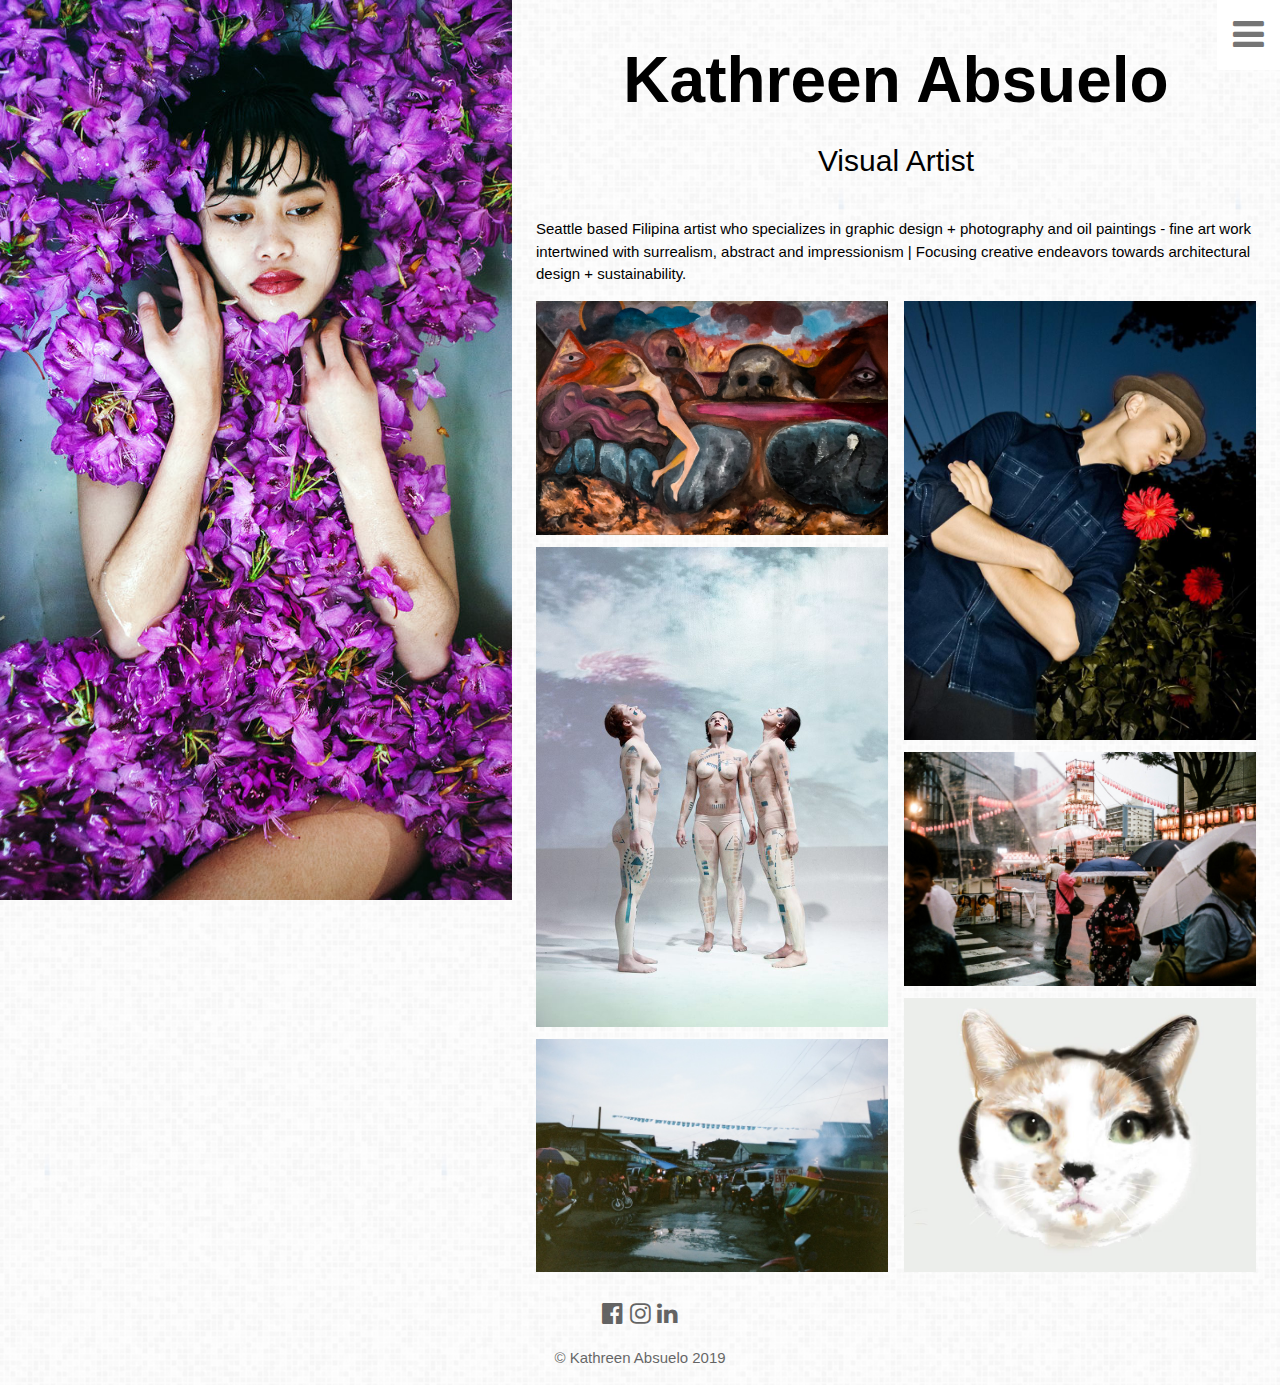
==== commit 13ab5117: "added new images and content" ====
--- a/index.html
+++ b/index.html
@@ -1,7 +1,7 @@
 <!DOCTYPE html>
 <html>
 <head>
-  <title>First Template</title>
+  <title>Kathreen Absuelo Visual Artist</title>
   <meta charset="UTF-8">
   <meta name="viewport" content="width=device-width, initial-scale=1">
   <link rel="stylesheet" href="https://www.w3schools.com/w3css/4/w3.css">
@@ -16,8 +16,10 @@
 <body>
 
 <!-- Sidebar with image -->
-<nav class="w3-sidebar w3-hide-medium w3-hide-small" style="width:40%">
+<a href="#" title="Portraiture of Kathreen Absuelo by Eleanor Petry">
+  <nav class="w3-sidebar w3-hide-medium w3-hide-small" style="width:40%">
   <div class="bgimg"></div>
+</a>
 </nav>
 
 <!-- Hidden Sidebar (reveals when clicked on menu icon)-->
@@ -41,7 +43,7 @@
   <span class="w3-button w3-top w3-white w3-xxlarge w3-text-grey w3-hover-text-black" style="width:auto;right:0;" onclick="openNav()"><i class="fa fa-bars"></i></span>
 
   <!-- Header -->
-  <header class="w3-container w3-center" style="padding:128px 16px" id="home">
+  <header class="w3-container w3-center" style="padding:10px 16px" id="home">
     <h1 class="w3-jumbo"><b>Kathreen Absuelo</b></h1>
     <h2>Visual Artist</h2>
 
@@ -81,16 +83,16 @@
     <!-- Grid for photos -->
     <div class="w3-row-padding" style="margin:0 -16px">
       <div class="w3-half">
-        <img src="w3images/wedding.jpg" style="width:100%">
-        <img src="w3images/rocks.jpg" style="width:100%">
-        <img src="w3images/sailboat.jpg" style="width:100%">
+        <img src="images/c'est une vrai catastrophe.jpg" style="width:100%">
+        <img src="images/iconic.jpg" style="width:100%">
+        <img src="images/valencia.jpg" style="width:100%">
       </div>
 
       <div class="w3-half">
-        <img src="w3images/underwater.jpg" style="width:100%">
-        <img src="w3images/chef.jpg" style="width:100%">
-        <img src="w3images/wedding.jpg" style="width:100%">
-        <img src="w3images/p6.jpg" style="width:100%">
+        <img src="images/sean-flower.jpg" style="width:100%">
+        <img src="images/tokyo.jpg" style="width:100%">
+        <img src="images/cali.jpg" style="width:100%">
+        <!-- <img src="w3images/p6.jpg" style="width:100%"> -->
       </div>
     <!-- End photo grid -->
     </div>
--- a/style/style.css
+++ b/style/style.css
@@ -8,5 +8,8 @@
     min-height: 100%;
 }
 body {
-  background: #fcf3e4;
+  background-position: center;
+  background-repeat: repeat;
+  background-size: auto;
+  background-image: url('../images/grey.png');
 }
--- a/style/style.css
+++ b/style/style.css
@@ -8,5 +8,8 @@
     min-height: 100%;
 }
 body {
-  background: #fcf3e4;
+  background-position: center;
+  background-repeat: repeat;
+  background-size: auto;
+  background-image: url('../images/grey.png');
 }
